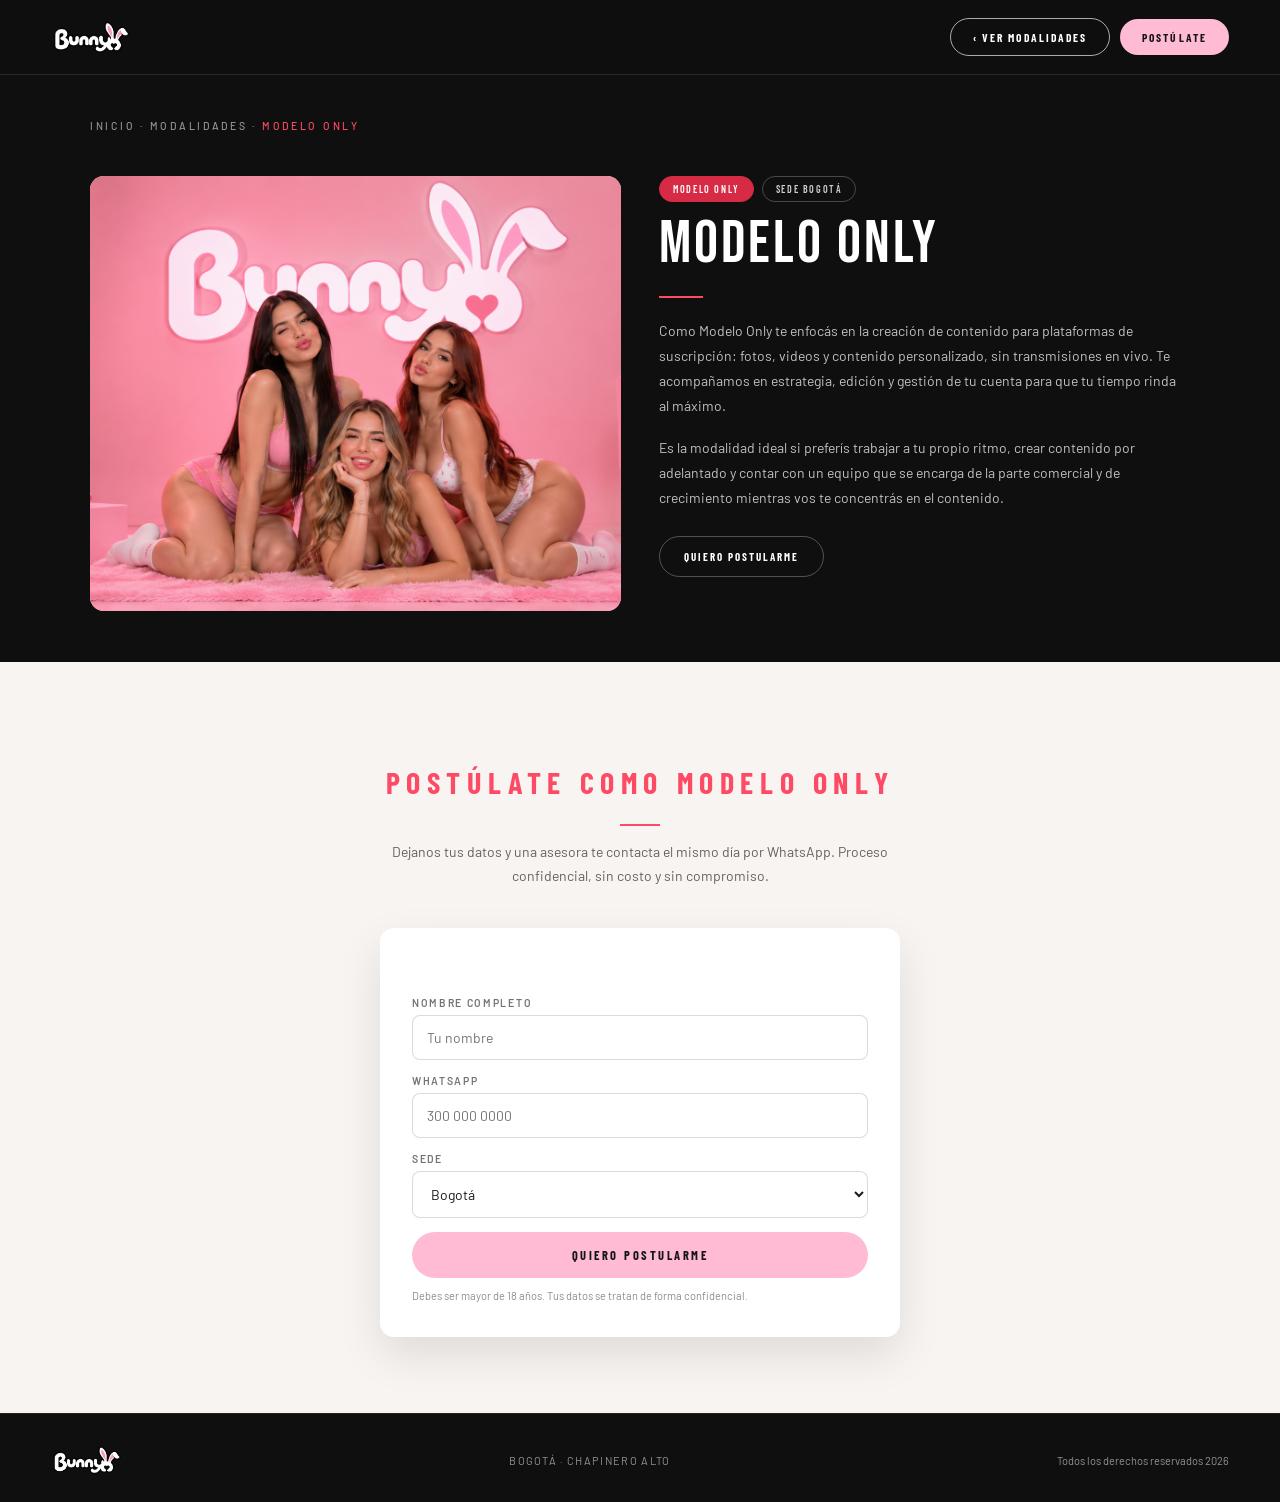
==== modelo-only.html @ 25199148 "feat: add modalidad capsules section with satelite/only landing pages Adds a two-capsule section bet" ====
<!DOCTYPE html>
<html lang="es">
<head>
<meta charset="utf-8">
<meta name="viewport" content="width=device-width, initial-scale=1">
<title>Modelo Only · Bunny</title>
<meta name="description" content="Conocé cómo se trabaja como Modelo Only en Bunny, sede Bogotá, y postulate al programa.">
<link rel="icon" href="assets/img/logo-bunny.png">
<link rel="preconnect" href="https://fonts.googleapis.com">
<link rel="preconnect" href="https://fonts.gstatic.com" crossorigin>
<link href="https://fonts.googleapis.com/css2?family=Bebas+Neue&family=Barlow+Condensed:wght@500;600;700&family=Barlow:wght@400;500;600;700&display=swap" rel="stylesheet">
<link rel="stylesheet" href="css/style.css">
</head>
<body class="detail">

<header class="site-header site-header--dark">
  <a class="brand" href="index.html"><img src="assets/img/logo-bunny.png" alt="Bunny"></a>
  <div class="header-actions">
    <a class="btn btn--light btn--sm" href="index.html#modalidades">‹ Ver modalidades</a>
    <a class="btn btn--sm" href="#postulacion">Postúlate</a>
  </div>
</header>

<main class="detail-main">
  <div class="crumbs" style="margin-bottom:16px">
    <a href="index.html">Inicio</a> · <a href="index.html#modalidades">Modalidades</a> · <span class="here">Modelo Only</span>
  </div>

  <div class="detail-grid">
    <div class="about__media" style="border-radius:14px;min-height:clamp(280px,34vw,440px)">
      <img src="assets/img/portada.png" alt="Modelo Only">
    </div>
    <div class="detail-body">
      <div class="badges">
        <span class="badge badge--solid">Modelo Only</span>
        <span class="badge">Sede Bogotá</span>
      </div>
      <h1>Modelo Only</h1>
      <div class="rule"></div>
      <p>Como Modelo Only te enfocás en la creación de contenido para plataformas de suscripción: fotos, videos y contenido personalizado, sin transmisiones en vivo. Te acompañamos en estrategia, edición y gestión de tu cuenta para que tu tiempo rinda al máximo.</p>
      <p>Es la modalidad ideal si preferís trabajar a tu propio ritmo, crear contenido por adelantado y contar con un equipo que se encarga de la parte comercial y de crecimiento mientras vos te concentrás en el contenido.</p>
      <div class="detail-actions">
        <a class="action" href="#postulacion">Quiero postularme</a>
      </div>
    </div>
  </div>
</main>

<section class="section section--cream" id="postulacion">
  <h2 class="section-title">Postúlate como Modelo Only</h2>
  <div class="rule"></div>
  <p class="caption">Dejanos tus datos y una asesora te contacta el mismo día por WhatsApp. Proceso confidencial, sin costo y sin compromiso.</p>
  <div class="wrap" style="max-width:520px">
    <div class="form-card" id="form-card">
      <div id="form-fields">
        <h3>Formulario de postulación · Modelo Only</h3>
        <label class="field">
          <span>Nombre completo</span>
          <input type="text" id="f-nombre" placeholder="Tu nombre" autocomplete="name">
        </label>
        <label class="field">
          <span>WhatsApp</span>
          <input type="tel" id="f-tel" placeholder="300 000 0000" autocomplete="tel">
        </label>
        <label class="field">
          <span>Sede</span>
          <select id="f-sede"><option>Bogotá</option></select>
        </label>
        <div class="form-error hidden" id="form-error"></div>
        <button type="button" class="btn btn--block" id="f-submit">Quiero postularme</button>
        <div class="fineprint">Debes ser mayor de 18 años. Tus datos se tratan de forma confidencial.</div>
      </div>
      <div class="form-ok hidden" id="form-ok">
        <div class="check">✓</div>
        <h3>¡Recibido, <span id="ok-name">modelo</span>!</h3>
        <p>Una asesora de la sede Bogotá te escribirá por WhatsApp en las próximas horas.</p>
        <button type="button" class="btn btn--ghost" id="f-again">Enviar otro</button>
      </div>
    </div>
  </div>
</section>

<footer class="site-footer site-footer--dark">
  <div class="footer-bottom">
    <a class="brand" href="index.html"><img src="assets/img/logo-bunny.png" alt="Bunny" style="height:32px"></a>
    <span class="up">Bogotá · Chapinero Alto</span>
    <span>Todos los derechos reservados <span data-year>2026</span></span>
  </div>
</footer>

<script src="js/main.js"></script>
<script src="js/home.js"></script>
</body>
</html>
---- css/style.css ----
/* ===========================================================
   Bunny / Models 1A — hoja de estilos principal
   Paleta:  primario #FD4A65 · profundo #D62A45
            secundario (botones) #FFBBD4 · hover #FFA3C4
            tinta #151515 · crema #F7F4F1 · rosa pálido #F6EAEB
   =========================================================== */

:root{
  --accent:#FD4A65;
  --accent-deep:#D62A45;
  --btn:#FFBBD4;
  --btn-hover:#FFA3C4;
  --ink:#151515;
  --cream:#F7F4F1;
  --blush:#F6EAEB;
  --wrap:1440px;
  --pad:clamp(20px,4vw,56px);
  --font:Barlow,system-ui,-apple-system,sans-serif;
  --cond:'Barlow Condensed',var(--font);
  --display:'Bebas Neue',var(--cond);
}

*{box-sizing:border-box}
html{scroll-behavior:smooth}
body{
  margin:0;background:#fff;color:#1a1a1a;font-family:var(--font);
  -webkit-font-smoothing:antialiased;overflow-x:hidden;
}
img{max-width:100%}
a{color:var(--accent-deep);text-decoration:none}
a:hover{color:var(--accent)}
button,input,select{font-family:inherit}
.wrap{max-width:var(--wrap);margin:0 auto}
.sr-only{position:absolute;width:1px;height:1px;overflow:hidden;clip:rect(0 0 0 0)}

/* ---------- animaciones ---------- */
@keyframes fadeUp{from{opacity:0;transform:translateY(18px)}to{opacity:1;transform:none}}
@keyframes fadeIn{from{opacity:0}to{opacity:1}}
@keyframes slideIn{from{transform:translateX(100%)}to{transform:none}}
@keyframes scrollHint{0%,100%{transform:translateY(0);opacity:.5}50%{transform:translateY(8px);opacity:1}}
@keyframes pulseRing{0%{box-shadow:0 0 0 0 rgba(255,187,212,.65)}70%{box-shadow:0 0 0 22px rgba(255,187,212,0)}100%{box-shadow:0 0 0 0 rgba(255,187,212,0)}}

/* ---------- botones ---------- */
.btn{
  display:inline-flex;align-items:center;justify-content:center;gap:8px;
  border:0;cursor:pointer;padding:15px 34px;border-radius:999px;
  background:var(--btn);color:var(--ink);
  font:700 12.5px var(--cond);letter-spacing:.2em;text-transform:uppercase;
  transition:background .2s ease,color .2s ease,border-color .2s ease;
}
.btn:hover{background:var(--btn-hover);color:var(--ink)}
.btn--sm{padding:11px 22px;font-size:11.5px;letter-spacing:.18em}
.btn--block{width:100%}
.btn--ghost{background:transparent;border:1.5px solid var(--accent);color:var(--accent-deep)}
.btn--ghost:hover{background:var(--btn);border-color:var(--btn);color:var(--ink)}
.btn--light{background:transparent;border:1.5px solid rgba(255,255,255,.65);color:#fff}
.btn--light:hover{background:#fff;color:var(--ink)}

/* ---------- barra promocional ---------- */
.promo{
  height:34px;background:var(--ink);color:#fff;display:flex;align-items:center;
  justify-content:center;gap:14px;padding:0 16px;text-align:center;
  font:600 10.5px var(--cond);letter-spacing:.2em;text-transform:uppercase;
}
.promo span.sep{opacity:.4}

/* ---------- cabecera ---------- */
.site-header{
  position:sticky;top:0;z-index:70;display:flex;align-items:center;
  gap:clamp(16px,3vw,40px);padding:18px var(--pad);
  color:#fff;border-bottom:1px solid transparent;transition:all .3s ease;
}
.site-header--overlay{margin-bottom:-78px;background:transparent}
.site-header--solid,.site-header.is-scrolled{
  background:rgba(255,255,255,.95);backdrop-filter:blur(14px);
  border-bottom-color:rgba(0,0,0,.08);color:#1a1a1a;padding:12px var(--pad);
}
.site-header--dark{background:rgba(15,15,15,.92);backdrop-filter:blur(14px);border-bottom-color:rgba(255,255,255,.1);color:#fff}
.brand{display:flex;align-items:center}
.brand img{height:40px;width:auto;display:block}
.site-header--dark .brand img,.site-header--solid .brand img{height:36px}
.main-nav{display:flex;gap:clamp(14px,1.8vw,26px);align-items:center}
.main-nav a{
  font:500 12.5px var(--font);letter-spacing:.09em;text-transform:uppercase;
  color:inherit;white-space:nowrap;padding:6px 0;border-bottom:1.5px solid transparent;
}
.main-nav a:hover,.main-nav a.is-active{border-bottom-color:var(--accent);color:inherit}
.header-actions{display:flex;align-items:center;gap:10px;margin-left:auto}
.burger{
  display:none;flex-direction:column;gap:5px;align-items:center;justify-content:center;
  width:46px;height:46px;border-radius:12px;border:0;cursor:pointer;
  background:rgba(255,255,255,.18);color:inherit;
}
.site-header--solid .burger,.site-header.is-scrolled .burger{background:rgba(0,0,0,.06)}
.site-header--dark .burger{background:rgba(255,255,255,.14)}
.burger span{width:18px;height:2px;background:currentColor;border-radius:2px}
.burger span:last-child{width:11px}

/* ---------- menú móvil ---------- */
.drawer{position:fixed;inset:0;z-index:90;background:rgba(0,0,0,.5);animation:fadeIn .2s ease;display:none}
.drawer.is-open{display:block}
.drawer__panel{
  position:absolute;top:0;right:0;bottom:0;width:min(86vw,340px);background:#fff;
  padding:24px 22px;display:flex;flex-direction:column;animation:slideIn .28s cubic-bezier(.22,1,.36,1);
}
.drawer__head{display:flex;align-items:center;justify-content:space-between;margin-bottom:22px}
.drawer__head img{height:34px;width:auto}
.drawer__close{border:0;background:rgba(0,0,0,.06);width:44px;height:44px;border-radius:999px;font-size:20px;cursor:pointer;color:#1a1a1a}
.drawer__panel a{
  display:flex;align-items:center;justify-content:space-between;padding:16px 2px;
  border-bottom:1px solid rgba(0,0,0,.08);color:#1a1a1a;
  font:600 15px var(--cond);letter-spacing:.14em;text-transform:uppercase;
}
.drawer__panel .btn{margin-top:auto}

/* ---------- hero ---------- */
.hero{
  position:relative;min-height:clamp(520px,88vh,860px);display:flex;align-items:flex-end;
  background:#f3c3d4;overflow:hidden;
}
.hero__img{position:absolute;inset:0;width:100%;height:100%;object-fit:cover;object-position:center 30%;display:block}
.hero__veil{position:absolute;inset:0;background:linear-gradient(180deg,rgba(0,0,0,.45),rgba(0,0,0,.05) 34%,rgba(0,0,0,.72))}
.hero__veil2{position:absolute;inset:0;background:linear-gradient(90deg,rgba(0,0,0,.55),rgba(0,0,0,0) 62%)}
.hero__inner{position:relative;width:100%;max-width:var(--wrap);margin:0 auto;padding:0 var(--pad) clamp(70px,9vh,96px)}
.hero__title{font:400 clamp(54px,11vw,138px)/.86 var(--display);letter-spacing:.08em;color:#fff;animation:fadeUp .8s cubic-bezier(.22,1,.36,1) both}
.hero__sub{
  font:400 clamp(26px,5.4vw,66px)/1 var(--display);letter-spacing:.13em;color:transparent;
  -webkit-text-stroke:1.2px rgba(255,255,255,.85);margin-top:8px;
  animation:fadeUp .8s .12s cubic-bezier(.22,1,.36,1) both;
}
.hero__cta{display:flex;flex-wrap:wrap;gap:12px;margin-top:clamp(26px,4vh,40px);animation:fadeUp .8s .24s cubic-bezier(.22,1,.36,1) both}
.hero__hint{
  position:absolute;left:50%;bottom:20px;transform:translateX(-50%);
  display:flex;flex-direction:column;align-items:center;gap:6px;
  font:500 9.5px var(--font);letter-spacing:.26em;color:rgba(255,255,255,.75);
  text-transform:uppercase;animation:scrollHint 2s ease-in-out infinite;
}
.hero__hint i{width:1px;height:22px;background:rgba(255,255,255,.6);display:block}

/* ---------- secciones ---------- */
.section{padding:clamp(44px,6vw,80px) var(--pad)}
.section--cream{background:var(--cream)}
.section--blush{background:var(--blush)}
.section--dark{background:var(--ink);color:#fff}
.section-title{
  font:700 clamp(22px,2.6vw,30px) var(--cond);letter-spacing:.22em;
  color:var(--accent);text-transform:uppercase;text-align:center;
}
.rule{width:40px;height:2px;background:var(--accent);margin:14px auto}
.rule--left{margin:18px 0 20px;width:52px;height:3px}
.lead{font:400 clamp(14px,1.1vw,15px)/1.75 var(--font);color:rgba(0,0,0,.62);text-wrap:pretty}

/* ---------- sede ---------- */
.sede-grid{display:grid;grid-template-columns:repeat(auto-fit,minmax(300px,1fr));gap:clamp(28px,4vw,64px);align-items:start}
.sede-head{font:700 clamp(24px,3.2vw,36px)/1.05 var(--cond);color:var(--accent);text-transform:uppercase}
.sede-card{margin-top:26px;padding:20px;background:#fff;border-radius:10px;box-shadow:0 10px 28px rgba(0,0,0,.07)}
.sede-card__city{font:700 13px var(--cond);letter-spacing:.2em;color:var(--accent-deep);text-transform:uppercase}
.sede-card__addr{margin-top:8px;font:400 13.5px/1.6 var(--font);color:rgba(0,0,0,.6)}
.tags{display:flex;flex-wrap:wrap;gap:8px;margin-top:14px}
.tag{padding:6px 12px;background:var(--blush);color:var(--accent-deep);border-radius:999px;font:600 10.5px var(--cond);letter-spacing:.14em;text-transform:uppercase}
.sede-photo{
  position:relative;height:clamp(220px,26vw,340px);border-radius:6px;overflow:hidden;
  background:linear-gradient(140deg,#cdc7c1,#9d968f);box-shadow:0 12px 26px rgba(0,0,0,.14);
  outline:3px solid var(--accent);outline-offset:2px;
}
.sede-photo::after{content:"";position:absolute;inset:0;background:linear-gradient(180deg,rgba(0,0,0,0) 42%,rgba(0,0,0,.65))}
.sede-photo b{
  position:absolute;left:14px;bottom:12px;z-index:1;
  font:600 12.5px var(--cond);letter-spacing:.18em;color:#fff;text-transform:uppercase;
}
.center-actions{display:flex;flex-wrap:wrap;justify-content:center;gap:14px;margin-top:clamp(34px,5vw,56px)}

/* ---------- galería ---------- */
.gallery{display:grid;grid-template-columns:repeat(auto-fit,minmax(240px,1fr));gap:16px;max-width:var(--wrap);margin:0 auto}
.gallery button{
  position:relative;border:0;padding:0;cursor:pointer;aspect-ratio:1/1;border-radius:10px;overflow:hidden;
  background:#ded8d2;box-shadow:0 10px 22px rgba(0,0,0,.12);
  transition:transform .3s cubic-bezier(.22,1,.36,1),box-shadow .3s;
}
.gallery button:hover{transform:translateY(-5px);box-shadow:0 20px 40px rgba(0,0,0,.22)}
.gallery img{position:absolute;inset:0;width:100%;height:100%;object-fit:cover;display:block}
.gallery span.veil{position:absolute;inset:0;background:linear-gradient(180deg,rgba(0,0,0,0) 52%,rgba(0,0,0,.72))}
.gallery span.label{
  position:absolute;left:14px;right:14px;bottom:12px;text-align:left;
  font:600 13.5px/1.25 var(--cond);letter-spacing:.14em;color:#fff;text-transform:uppercase;
}
.caption{max-width:520px;margin:0 auto clamp(26px,4vw,40px);text-align:center;font:400 14px/1.7 var(--font);color:rgba(0,0,0,.6);text-wrap:pretty}

/* ---------- modalidades (cápsulas) ---------- */
.capsule-grid{display:grid;grid-template-columns:repeat(auto-fit,minmax(240px,1fr));gap:24px;max-width:780px;margin:0 auto}
.capsule{
  position:relative;display:block;aspect-ratio:3/4;border-radius:28px;overflow:hidden;
  background:#ded8d2;box-shadow:0 14px 30px rgba(0,0,0,.14);
  transition:transform .3s cubic-bezier(.22,1,.36,1),box-shadow .3s;
}
.capsule:hover{transform:translateY(-6px);box-shadow:0 24px 48px rgba(0,0,0,.24)}
.capsule img{position:absolute;inset:0;width:100%;height:100%;object-fit:cover;display:block}
.capsule__veil{position:absolute;inset:0;background:linear-gradient(180deg,rgba(0,0,0,0) 46%,rgba(0,0,0,.78))}
.capsule__label{
  position:absolute;left:0;right:0;bottom:0;padding:22px 18px;text-align:center;
  font:700 18px var(--cond);letter-spacing:.16em;color:#fff;text-transform:uppercase;
}

/* ---------- lightbox ---------- */
.lightbox{
  position:fixed;inset:0;z-index:95;background:rgba(10,10,10,.94);display:none;
  flex-direction:column;align-items:center;justify-content:center;gap:18px;padding:20px;animation:fadeIn .22s ease;
}
.lightbox.is-open{display:flex}
.lightbox__frame{position:relative;width:min(1040px,92vw);height:min(620px,64vh);border-radius:12px;overflow:hidden;background:#1a1a1a}
.lightbox__frame img{width:100%;height:100%;object-fit:contain;display:block}
.lightbox__count{
  position:absolute;left:14px;top:14px;padding:6px 12px;border-radius:999px;background:rgba(0,0,0,.55);
  font:600 9.5px var(--cond);letter-spacing:.22em;color:rgba(255,255,255,.8);text-transform:uppercase;
}
.lightbox__bar{display:flex;align-items:center;gap:16px}
.lightbox__title{min-width:220px;text-align:center;font:600 14px var(--cond);letter-spacing:.18em;color:#fff;text-transform:uppercase}
.round-btn{
  border:1px solid rgba(255,255,255,.4);background:transparent;color:#fff;cursor:pointer;
  width:48px;height:48px;border-radius:999px;font-size:17px;
}
.round-btn:hover{background:var(--accent);border-color:var(--accent)}
.lightbox__close{position:absolute;top:18px;right:18px;border:0;background:rgba(255,255,255,.14);color:#fff;cursor:pointer;width:46px;height:46px;border-radius:999px;font-size:20px}

/* ---------- carrusel de testimonios ---------- */
.rail{display:flex;gap:16px;overflow-x:auto;scroll-snap-type:x mandatory;padding:0 var(--pad) 10px;scrollbar-width:none}
.rail::-webkit-scrollbar{display:none}
.tcard{
  position:relative;display:block;border-radius:10px;overflow:hidden;
  background:linear-gradient(160deg,#bdb6af,#7e776f);box-shadow:0 12px 26px rgba(0,0,0,.14);
  transition:transform .35s cubic-bezier(.22,1,.36,1),box-shadow .35s;
}
.tcard:hover{transform:translateY(-5px);box-shadow:0 20px 40px rgba(0,0,0,.22)}
.rail .tcard{flex:none;width:clamp(240px,26vw,320px);height:clamp(330px,40vw,440px);scroll-snap-align:center}
.tcard__veil{position:absolute;inset:0;background:linear-gradient(180deg,rgba(0,0,0,.24),rgba(0,0,0,0) 38%,rgba(0,0,0,.76))}
.tcard__name{
  position:absolute;left:0;top:16px;padding:6px 15px 6px 13px;background:var(--accent-deep);color:#fff;
  font:600 11px var(--cond);letter-spacing:.15em;text-transform:uppercase;
}
.tcard__dur{
  position:absolute;right:14px;top:16px;padding:5px 11px;border-radius:999px;background:rgba(0,0,0,.42);
  font:600 10px var(--cond);letter-spacing:.12em;color:#fff;
}
.tcard__cap{
  position:absolute;left:16px;right:60px;bottom:18px;
  font:600 clamp(13px,1.2vw,15px)/1.3 var(--cond);letter-spacing:.12em;color:#fff;text-transform:uppercase;
}
.tcard__meta{
  position:absolute;left:16px;bottom:56px;display:flex;align-items:center;gap:8px;
  font:500 10.5px var(--font);letter-spacing:.18em;color:rgba(255,255,255,.78);text-transform:uppercase;
}
.tcard__meta i{width:5px;height:5px;border-radius:999px;background:var(--accent);display:block}
.tcard__play{
  position:absolute;right:14px;bottom:16px;width:44px;height:44px;border-radius:999px;
  background:rgba(255,255,255,.94);display:flex;align-items:center;justify-content:center;
  color:var(--accent-deep);font-size:15px;padding-left:4px;
}
.rail-nav{display:flex;justify-content:center;gap:12px;margin-top:22px}
.rail-nav button{
  border:1.5px solid rgba(0,0,0,.2);background:#fff;cursor:pointer;
  width:46px;height:46px;border-radius:999px;color:#1a1a1a;font-size:16px;
}
.rail-nav button:hover{border-color:var(--accent);color:var(--accent)}

/* ---------- quiénes somos ---------- */
.about{display:grid;grid-template-columns:repeat(auto-fit,minmax(340px,1fr));background:var(--ink)}
.about__media{position:relative;min-height:clamp(280px,34vw,520px);background:#f3d9e2;overflow:hidden}
.about__media img{position:absolute;inset:0;width:100%;height:100%;object-fit:cover;display:block}
.about__body{padding:clamp(34px,5vw,72px) clamp(20px,4vw,64px)}
.about__title{font:700 clamp(22px,2.6vw,30px) var(--cond);letter-spacing:.18em;color:#fff;text-transform:uppercase}
.about__body .rule{margin:16px 0 24px;width:46px}
.kicker{display:flex;align-items:center;gap:10px;margin:28px 0 12px}
.kicker:first-of-type{margin-top:0}
.kicker i{width:22px;height:2px;background:var(--btn);display:block}
.kicker span{font:700 12px var(--cond);letter-spacing:.24em;color:var(--btn);text-transform:uppercase}
.about__body p{margin:0 0 14px;max-width:560px;font:400 clamp(13.5px,1.05vw,15px)/1.8 var(--font);color:rgba(255,255,255,.72);text-wrap:pretty}
.about__body p b{color:#fff}
.stats{display:flex;flex-wrap:wrap;gap:26px;margin:30px 0}
.stats .n{font:400 clamp(30px,4vw,46px)/1 var(--display);letter-spacing:.04em;color:var(--accent)}
.stats .l{margin-top:4px;font:500 10.5px var(--font);letter-spacing:.2em;color:rgba(255,255,255,.6);text-transform:uppercase}
.about__actions{display:flex;flex-wrap:wrap;gap:12px}

/* ---------- formulario ---------- */
.contact-grid{max-width:980px;margin:0 auto;display:grid;grid-template-columns:repeat(auto-fit,minmax(280px,1fr));gap:clamp(28px,4vw,52px);align-items:start}
.contact-head{font:700 clamp(22px,2.6vw,32px)/1.1 var(--cond);letter-spacing:.06em;color:var(--accent);text-transform:uppercase}
.perks{display:flex;flex-direction:column;gap:12px}
.perks div{display:flex;align-items:center;gap:11px;font:500 13.5px var(--font);color:rgba(0,0,0,.72)}
.perks i{flex:none;width:20px;height:20px;border-radius:999px;background:var(--accent-deep);color:#fff;display:flex;align-items:center;justify-content:center;font-size:11px;font-style:normal}
.form-card{background:#fff;border-radius:14px;padding:clamp(22px,3vw,32px);box-shadow:0 18px 44px rgba(0,0,0,.1)}
.form-card h3{margin:0 0 18px;font:700 15px var(--cond);letter-spacing:.18em;text-transform:uppercase}
.field{display:flex;flex-direction:column;gap:6px;margin-bottom:14px}
.field span{font:600 10.5px var(--font);letter-spacing:.16em;text-transform:uppercase;color:rgba(0,0,0,.55)}
.field input,.field select{
  padding:13px 14px;border:1.5px solid rgba(0,0,0,.14);border-radius:8px;
  font:400 14px var(--font);color:#1a1a1a;background:#fff;outline:none;
}
.field input:focus,.field select:focus{border-color:var(--accent)}
.form-error{padding:10px 12px;background:var(--blush);border-radius:8px;font:500 12.5px var(--font);color:var(--accent-deep);margin-bottom:12px}
.fineprint{margin-top:10px;font:400 11px/1.5 var(--font);color:rgba(0,0,0,.45)}
.form-ok{text-align:center;padding:22px 6px;animation:fadeUp .4s ease both}
.form-ok .check{width:60px;height:60px;margin:0 auto 16px;border-radius:999px;background:var(--accent-deep);color:#fff;display:flex;align-items:center;justify-content:center;font-size:26px}
.form-ok h3{font:700 20px var(--cond);letter-spacing:.14em;text-transform:uppercase;margin:0}
.form-ok p{margin:10px 0 20px;font:400 13.5px/1.7 var(--font);color:rgba(0,0,0,.6)}
.hidden{display:none !important}

/* ---------- pie ---------- */
.site-footer{background:var(--accent-deep);color:#fff;padding:clamp(32px,4vw,48px) var(--pad) 26px}
.site-footer--dark{background:#0f0f0f;border-top:1px solid rgba(255,255,255,.08);padding:30px var(--pad) 26px}
.footer-grid{max-width:var(--wrap);margin:0 auto;display:grid;grid-template-columns:repeat(auto-fit,minmax(240px,1fr));gap:32px}
.footer-grid img{height:38px;width:auto;display:block}
.footer-links{display:flex;flex-direction:column;gap:10px;margin-top:18px}
.footer-links a{
  display:flex;align-items:center;justify-content:space-between;max-width:280px;padding-bottom:8px;
  border-bottom:1px solid rgba(255,255,255,.22);font:500 13px var(--font);color:rgba(255,255,255,.92);
}
.footer-links a:hover{color:#fff}
.footer-label{font:600 11.5px var(--cond);letter-spacing:.2em;text-transform:uppercase;color:rgba(255,255,255,.85)}
.social{display:flex;flex-wrap:wrap;gap:10px;margin-top:16px}
.social a{
  width:44px;height:44px;border-radius:999px;border:1px solid rgba(255,255,255,.55);
  display:flex;align-items:center;justify-content:center;font:600 10.5px var(--cond);color:#fff;
}
.social a:hover{background:#fff;color:var(--accent-deep)}
.footer-note{margin-top:22px;font:400 12.5px/1.7 var(--font);color:rgba(255,255,255,.85)}
.footer-bottom{
  max-width:var(--wrap);margin:30px auto 0;padding-top:16px;border-top:1px solid rgba(255,255,255,.28);
  display:flex;flex-wrap:wrap;gap:10px;justify-content:space-between;
  font:400 11px var(--font);color:rgba(255,255,255,.8);
}
.site-footer--dark .footer-bottom{border:0;margin-top:0;padding-top:0;align-items:center;color:rgba(255,255,255,.55)}
.footer-bottom .up{letter-spacing:.12em;text-transform:uppercase}

/* ---------- botones flotantes ---------- */
.floats{position:fixed;right:16px;bottom:16px;z-index:50;display:flex;flex-direction:column;gap:10px;align-items:flex-end}
.to-top{
  width:46px;height:46px;border-radius:999px;border:0;cursor:pointer;font-size:16px;
  background:var(--ink);color:#fff;box-shadow:0 8px 20px rgba(0,0,0,.2);
  opacity:0;pointer-events:none;transition:opacity .3s;
}
.to-top.is-visible{opacity:1;pointer-events:auto}
.wa{
  width:56px;height:56px;border-radius:999px;background:#25D366;color:#fff;
  display:flex;align-items:center;justify-content:center;box-shadow:0 10px 26px rgba(0,0,0,.24);
  font:700 11px var(--cond);letter-spacing:.06em;
}
.wa:hover{background:#1eb457;color:#fff}

/* ===========================================================
   Página: listado de testimonios
   =========================================================== */
.page-hero{position:relative;background:var(--ink);padding:clamp(46px,6vw,80px) var(--pad) clamp(38px,5vw,60px);overflow:hidden}
.page-hero::before{content:"";position:absolute;inset:0;background:repeating-linear-gradient(135deg,rgba(255,255,255,.035) 0 20px,transparent 20px 40px)}
.page-hero__inner{position:relative;max-width:var(--wrap);margin:0 auto}
.crumbs{font:500 10.5px var(--font);letter-spacing:.26em;text-transform:uppercase;color:rgba(255,255,255,.55)}
.crumbs a{color:rgba(255,255,255,.55)}
.crumbs a:hover{color:#fff}
.crumbs .here{color:var(--accent)}
.page-hero h1{margin:18px 0 0;font:400 clamp(44px,7.5vw,96px)/.9 var(--display);letter-spacing:.07em;color:#fff;animation:fadeUp .7s cubic-bezier(.22,1,.36,1) both}
.page-hero p{margin:16px 0 0;max-width:620px;font:400 clamp(14px,1.1vw,15.5px)/1.75 var(--font);color:rgba(255,255,255,.7);text-wrap:pretty}
.page-hero .stats{margin-top:clamp(26px,3.5vw,38px);margin-bottom:0}

.filters{
  background:var(--cream);padding:clamp(20px,3vw,30px) var(--pad);
  border-bottom:1px solid rgba(0,0,0,.07);
}
.filters__inner{max-width:var(--wrap);margin:0 auto;display:flex;flex-wrap:wrap;gap:14px;align-items:center;justify-content:space-between}
.chips{display:flex;flex-wrap:wrap;gap:8px}
.chip{
  display:flex;align-items:center;gap:8px;cursor:pointer;padding:10px 18px;border-radius:999px;
  border:1.5px solid rgba(0,0,0,.14);background:#fff;color:#1a1a1a;
  font:700 11.5px var(--cond);letter-spacing:.16em;text-transform:uppercase;transition:all .2s ease;
}
.chip small{font:600 10px var(--font);color:rgba(0,0,0,.45)}
.chip.is-active{background:var(--btn);border-color:var(--btn)}
.result-count{font:500 11.5px var(--font);letter-spacing:.14em;text-transform:uppercase;color:rgba(0,0,0,.5)}
.t-grid{max-width:var(--wrap);margin:0 auto;display:grid;grid-template-columns:repeat(auto-fill,minmax(250px,1fr));gap:clamp(16px,2vw,26px)}
.t-grid .tcard{height:clamp(330px,32vw,430px)}
.empty{max-width:520px;margin:20px auto;text-align:center;padding:36px 20px;background:var(--cream);border-radius:12px}
.empty h3{margin:0;font:700 18px var(--cond);letter-spacing:.16em;text-transform:uppercase;color:var(--accent)}
.empty p{margin:10px 0 18px;font:400 13.5px/1.7 var(--font);color:rgba(0,0,0,.6)}
.band{background:var(--accent-deep);color:#fff;padding:clamp(40px,5vw,66px) var(--pad);text-align:center}
.band h2{margin:0;font:700 clamp(22px,2.8vw,32px)/1.1 var(--cond);letter-spacing:.08em;text-transform:uppercase}
.band p{margin:14px auto 26px;max-width:540px;font:400 14px/1.75 var(--font);color:rgba(255,255,255,.88);text-wrap:pretty}

/* ===========================================================
   Página: detalle de testimonio
   =========================================================== */
body.detail{background:#0f0f0f;color:#fff}
.detail-main{max-width:1180px;margin:0 auto;padding:clamp(22px,3.4vw,44px) clamp(16px,4vw,40px) clamp(30px,4vw,52px)}
.player{
  position:relative;width:100%;aspect-ratio:16/9;border-radius:14px;overflow:hidden;
  background:linear-gradient(150deg,#4c4640,#1c1a18);box-shadow:0 26px 60px rgba(0,0,0,.5);animation:fadeIn .4s ease both;
}
.player::before{content:"";position:absolute;inset:0;background:repeating-linear-gradient(135deg,rgba(255,255,255,.03) 0 22px,transparent 22px 44px)}
.player__tag{
  position:absolute;top:16px;left:18px;padding:6px 13px;border-radius:999px;background:rgba(0,0,0,.45);
  font:600 9.5px var(--cond);letter-spacing:.24em;text-transform:uppercase;color:rgba(255,255,255,.7);
}
.player__poster{position:absolute;inset:0;display:flex;flex-direction:column;align-items:center;justify-content:center;gap:20px;background:linear-gradient(180deg,rgba(0,0,0,.25),rgba(0,0,0,.6))}
.player__big{
  border:0;cursor:pointer;width:clamp(72px,8vw,96px);height:clamp(72px,8vw,96px);border-radius:999px;
  background:var(--btn);color:var(--ink);font-size:clamp(24px,2.6vw,32px);padding-left:6px;animation:pulseRing 2.4s ease-out infinite;
}
.player__big:hover{background:var(--btn-hover)}
.player__postertxt{text-align:center;padding:0 20px}
.player__postertxt b{display:block;font:600 clamp(15px,1.7vw,20px) var(--cond);letter-spacing:.14em;text-transform:uppercase;color:#fff}
.player__postertxt small{display:block;margin-top:7px;font:500 10.5px var(--font);letter-spacing:.2em;text-transform:uppercase;color:rgba(255,255,255,.65)}
.player__playing{position:absolute;inset:0;display:flex;align-items:center;justify-content:center;font:600 10px var(--cond);letter-spacing:.28em;text-transform:uppercase;color:rgba(255,255,255,.4)}
.controls{position:absolute;left:0;right:0;bottom:0;padding:14px clamp(14px,2vw,20px);background:linear-gradient(180deg,rgba(0,0,0,0),rgba(0,0,0,.8))}
.progress{position:relative;height:5px;border-radius:999px;background:rgba(255,255,255,.25);cursor:pointer;margin-bottom:12px}
.progress__bar{position:absolute;left:0;top:0;bottom:0;width:0;border-radius:999px;background:var(--accent)}
.progress__knob{position:absolute;top:50%;left:0;width:13px;height:13px;margin-left:-6.5px;transform:translateY(-50%);border-radius:999px;background:#fff;box-shadow:0 2px 6px rgba(0,0,0,.4)}
.controls__row{display:flex;align-items:center;gap:clamp(8px,1.4vw,14px)}
.ctrl{
  border:0;cursor:pointer;width:44px;height:44px;border-radius:999px;
  background:var(--btn);color:var(--ink);font-size:14px;flex:none;
}
.ctrl:hover{background:var(--btn-hover)}
.ctrl--ghost{border:1px solid rgba(255,255,255,.3);background:transparent;color:#fff;width:40px;height:40px;font-size:13px}
.ctrl--ghost:hover{border-color:#fff;background:transparent}
.time{font:500 12px var(--font);letter-spacing:.08em;color:rgba(255,255,255,.85);white-space:nowrap}
.controls__right{display:flex;gap:6px;margin-left:auto;align-items:center}
.pill{
  border:1px solid rgba(255,255,255,.28);background:transparent;color:#fff;cursor:pointer;
  padding:7px 11px;border-radius:999px;font:600 10.5px var(--font);letter-spacing:.06em;
}
.pill.is-on{background:var(--btn);border-color:var(--btn);color:var(--ink)}
.detail-grid{display:grid;grid-template-columns:repeat(auto-fit,minmax(280px,1fr));gap:clamp(24px,3vw,44px);margin-top:clamp(28px,3.6vw,44px)}
.badges{display:flex;flex-wrap:wrap;gap:8px;margin-bottom:14px}
.badge{padding:6px 13px;border:1px solid rgba(255,255,255,.24);border-radius:999px;font:600 10px var(--cond);letter-spacing:.16em;text-transform:uppercase;color:rgba(255,255,255,.8)}
.badge--solid{background:var(--accent-deep);border-color:var(--accent-deep);color:#fff}
.detail-grid h1{margin:0;font:400 clamp(34px,5vw,60px)/.94 var(--display);letter-spacing:.05em;color:#fff;animation:fadeUp .6s cubic-bezier(.22,1,.36,1) both}
.author{display:flex;align-items:center;gap:12px;margin-top:20px}
.author .av{flex:none;width:48px;height:48px;border-radius:999px;background:linear-gradient(150deg,#a29a92,#635c55)}
.author b{display:block;font:600 14px var(--cond);letter-spacing:.16em;text-transform:uppercase;color:#fff}
.author small{display:block;font:400 12px var(--font);color:rgba(255,255,255,.55)}
.detail-body .rule{margin:24px 0 20px;width:44px}
.detail-body p{margin:0 0 16px;max-width:600px;font:400 clamp(14px,1.05vw,15.5px)/1.8 var(--font);color:rgba(255,255,255,.74);text-wrap:pretty}
.detail-actions{display:flex;flex-wrap:wrap;gap:10px;margin-top:26px}
.action{
  display:flex;align-items:center;gap:8px;cursor:pointer;padding:13px 24px;border-radius:999px;
  border:1.5px solid rgba(255,255,255,.28);background:transparent;color:#fff;
  font:700 11px var(--cond);letter-spacing:.18em;text-transform:uppercase;
}
.action:hover{border-color:#fff}
.action.is-on{background:var(--btn);border-color:var(--btn);color:var(--ink)}
.panel{background:rgba(255,255,255,.05);border:1px solid rgba(255,255,255,.1);border-radius:14px;padding:clamp(20px,2.4vw,28px)}
.panel__title{font:700 12px var(--cond);letter-spacing:.2em;text-transform:uppercase;color:var(--accent)}
.chapters{display:flex;flex-direction:column;gap:2px;margin-top:14px}
.chapter{
  display:flex;align-items:flex-start;gap:12px;width:100%;cursor:pointer;padding:12px 10px;
  border-radius:8px;border:0;text-align:left;background:transparent;color:#fff;transition:background .2s;
}
.chapter:hover{background:rgba(255,255,255,.06)}
.chapter.is-on{background:rgba(253,74,101,.18)}
.chapter .t{font:600 11px var(--font);letter-spacing:.1em;color:var(--accent);flex:none;width:38px}
.chapter .l{font:500 13px var(--font)}
.cta-card{margin-top:16px;background:var(--accent-deep);border-radius:14px;padding:clamp(20px,2.4vw,26px)}
.cta-card h3{margin:0;font:700 clamp(17px,1.9vw,21px)/1.15 var(--cond);letter-spacing:.08em;text-transform:uppercase;color:#fff}
.cta-card p{margin:10px 0 18px;font:400 13px/1.65 var(--font);color:rgba(255,255,255,.9)}
.pager{display:flex;flex-wrap:wrap;gap:12px;justify-content:space-between;margin-top:clamp(34px,4vw,52px);padding-top:24px;border-top:1px solid rgba(255,255,255,.12)}
.pager a{display:flex;align-items:center;gap:12px;max-width:340px;padding:14px 18px;border:1px solid rgba(255,255,255,.14);border-radius:12px;color:#fff}
.pager a:hover{border-color:var(--accent);color:#fff}
.pager span small{display:block;font:500 9.5px var(--font);letter-spacing:.22em;text-transform:uppercase;color:rgba(255,255,255,.5)}
.pager span b{display:block;margin-top:3px;font:600 13px var(--cond);letter-spacing:.12em;text-transform:uppercase}
.pager .arrow{font-size:18px;color:var(--accent)}
.more{background:var(--ink);padding:clamp(36px,5vw,64px) var(--pad) clamp(44px,6vw,72px);border-top:1px solid rgba(255,255,255,.08)}
.more__head{display:flex;flex-wrap:wrap;gap:12px;align-items:baseline;justify-content:space-between;max-width:1180px;margin:0 auto}
.more__head h2{margin:0;font:700 clamp(20px,2.4vw,26px) var(--cond);letter-spacing:.2em;text-transform:uppercase;color:#fff}
.more__grid{max-width:1180px;margin:26px auto 0;display:grid;grid-template-columns:repeat(auto-fill,minmax(220px,1fr));gap:16px}
.more__grid .tcard{height:clamp(240px,26vw,300px)}
.more .rule{margin:14px 0 0;max-width:1180px}

/* ---------- responsive ---------- */
@media (max-width:900px){
  .main-nav{display:none}
  .burger{display:flex}
  .site-header--overlay{margin-bottom:-72px}
  .about__body{order:2}
}
@media (max-width:560px){
  .promo{font-size:9.5px;letter-spacing:.14em;gap:8px}
  .btn{padding:14px 26px;font-size:11.5px}
  .footer-bottom{flex-direction:column;align-items:flex-start}
}
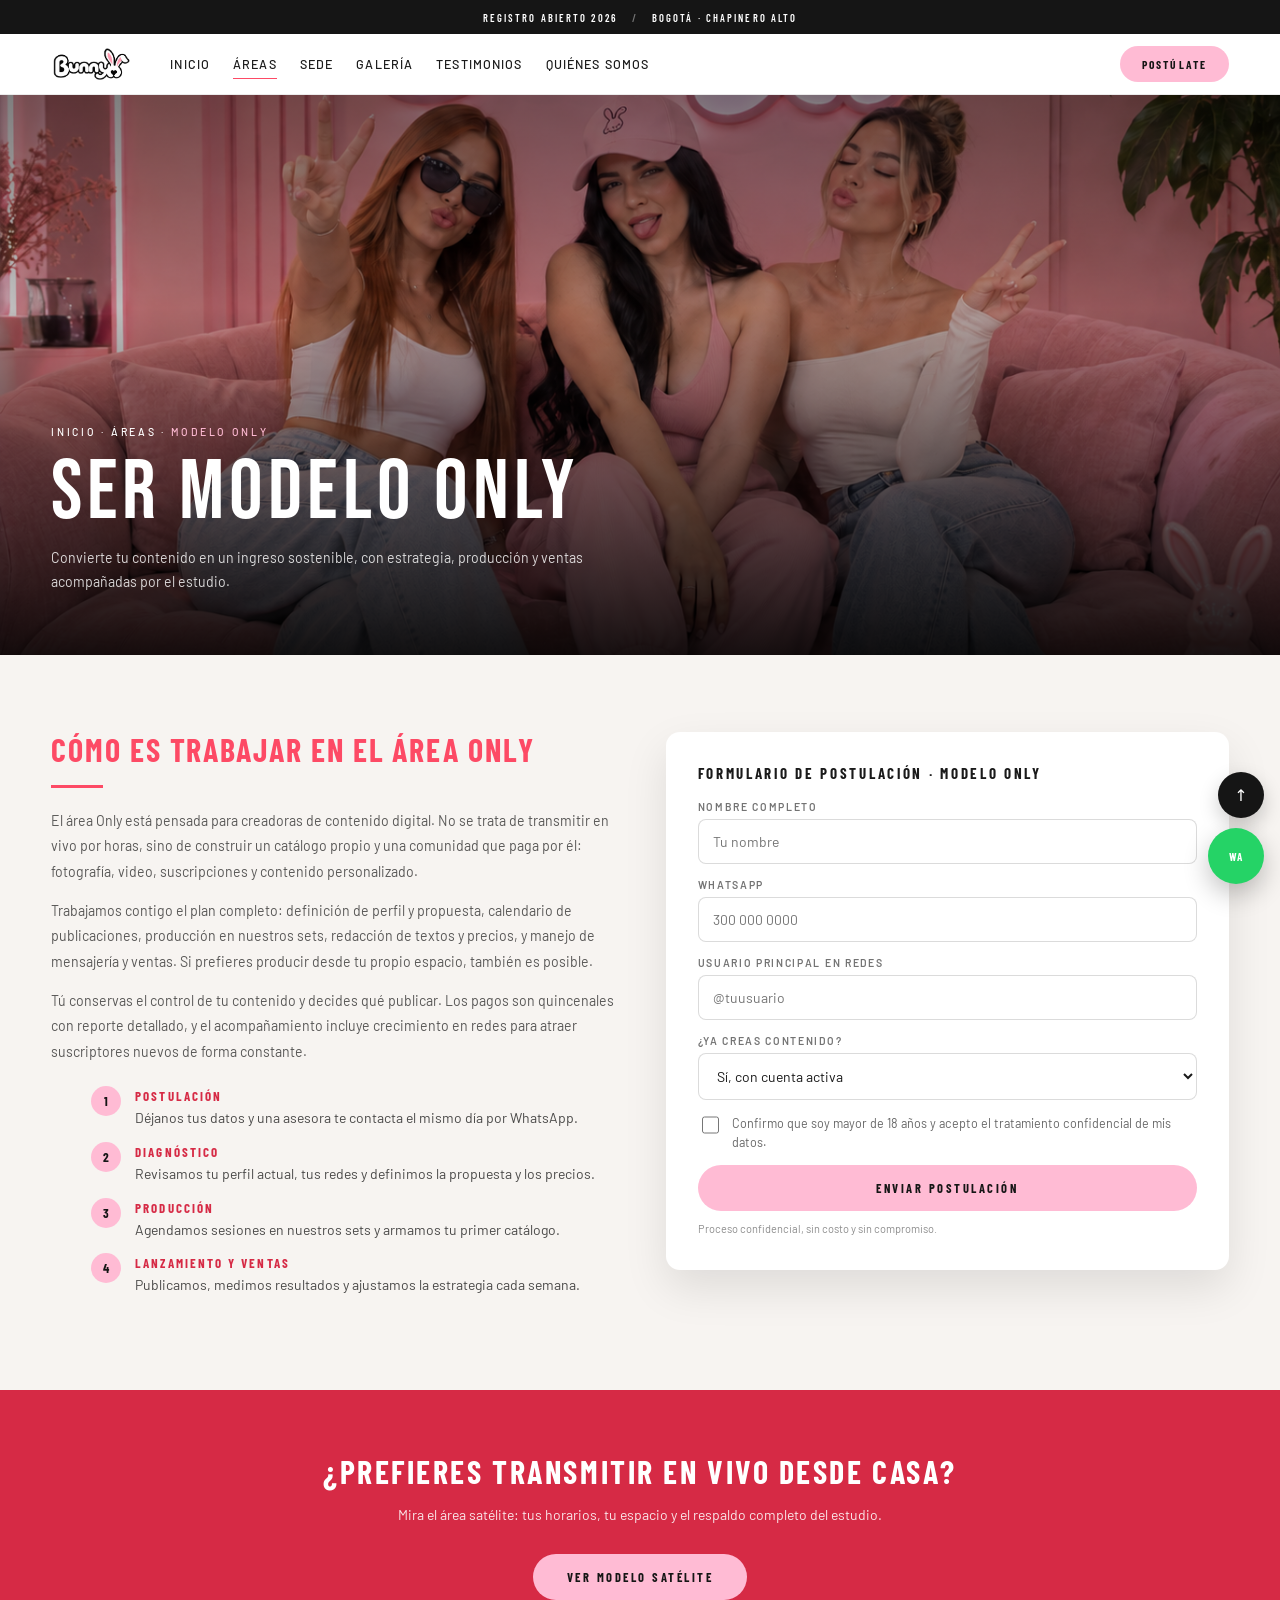
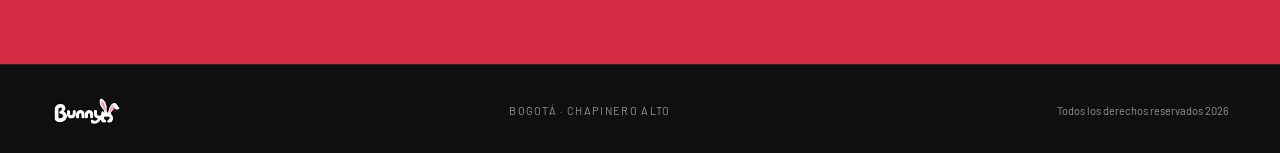
==== commit c3569457: "feat: replace modalidad capsules with richer areas section and dedicated area pages Swaps the initia" ====
--- a/modelo-only.html
+++ b/modelo-only.html
@@ -3,57 +3,85 @@
 <head>
 <meta charset="utf-8">
 <meta name="viewport" content="width=device-width, initial-scale=1">
-<title>Modelo Only · Bunny</title>
-<meta name="description" content="Conocé cómo se trabaja como Modelo Only en Bunny, sede Bogotá, y postulate al programa.">
+<title>Ser modelo Only · Bunny</title>
+<meta name="description" content="Monetiza tu contenido digital como modelo Only con acompañamiento en estrategia, producción y ventas.">
 <link rel="icon" href="assets/img/logo-bunny.png">
 <link rel="preconnect" href="https://fonts.googleapis.com">
 <link rel="preconnect" href="https://fonts.gstatic.com" crossorigin>
-<link href="https://fonts.googleapis.com/css2?family=Bebas+Neue&family=Barlow+Condensed:wght@500;600;700&family=Barlow:wght@400;500;600;700&display=swap" rel="stylesheet">
+<link href="https://fonts.googleapis.com/css2?family=Bebas+Neue&amp;family=Barlow+Condensed:wght@500;600;700&amp;family=Barlow:wght@400;500;600;700&amp;display=swap" rel="stylesheet">
 <link rel="stylesheet" href="css/style.css">
 </head>
-<body class="detail">
+<body data-area="Modelo Only">
 
-<header class="site-header site-header--dark">
+<div class="promo">
+  <span>Registro abierto 2026</span><span class="sep">/</span><span>Bogotá · Chapinero Alto</span>
+</div>
+
+<header class="site-header site-header--solid">
   <a class="brand" href="index.html"><img src="assets/img/logo-bunny.png" alt="Bunny"></a>
+  <nav class="main-nav">
+    <a href="index.html#top">Inicio</a>
+    <a href="index.html#areas" class="is-active">Áreas</a>
+    <a href="index.html#sede">Sede</a>
+    <a href="index.html#galeria">Galería</a>
+    <a href="testimonios.html">Testimonios</a>
+    <a href="index.html#nosotros">Quiénes somos</a>
+  </nav>
   <div class="header-actions">
-    <a class="btn btn--light btn--sm" href="index.html#modalidades">‹ Ver modalidades</a>
     <a class="btn btn--sm" href="#postulacion">Postúlate</a>
+    <button type="button" class="burger" aria-label="Menú" data-open-menu>
+      <span></span><span></span><span></span>
+    </button>
   </div>
 </header>
 
-<main class="detail-main">
-  <div class="crumbs" style="margin-bottom:16px">
-    <a href="index.html">Inicio</a> · <a href="index.html#modalidades">Modalidades</a> · <span class="here">Modelo Only</span>
+<div class="drawer" id="drawer">
+  <aside class="drawer__panel">
+    <div class="drawer__head">
+      <img src="assets/img/logo-bunny.png" alt="Bunny">
+      <button type="button" class="drawer__close" aria-label="Cerrar" data-close-menu>×</button>
+    </div>
+    <a href="index.html#top">Inicio<span>›</span></a>
+    <a href="index.html#areas">Áreas<span>›</span></a>
+    <a href="modelo-satelite.html">Ser modelo satélite<span>›</span></a>
+    <a href="index.html#sede">Sede<span>›</span></a>
+    <a href="testimonios.html">Testimonios<span>›</span></a>
+    <a href="index.html#nosotros">Quiénes somos<span>›</span></a>
+    <a class="btn" href="#postulacion">Postúlate ahora</a>
+  </aside>
+</div>
+
+<section class="area-hero">
+  <img src="assets/img/quienes-somos.png" alt="Modelo Only">
+  <div class="area-hero__veil"></div>
+  <div class="area-hero__inner">
+    <div class="crumbs">
+      <a href="index.html">Inicio</a> · <a href="index.html#areas">Áreas</a> · <span class="here">Modelo Only</span>
+    </div>
+    <h1>Ser modelo Only</h1>
+    <p>Convierte tu contenido en un ingreso sostenible, con estrategia, producción y ventas acompañadas por el estudio.</p>
   </div>
+</section>
 
-  <div class="detail-grid">
-    <div class="about__media" style="border-radius:14px;min-height:clamp(280px,34vw,440px)">
-      <img src="assets/img/portada.png" alt="Modelo Only">
+<section class="section section--cream">
+  <div class="area-grid">
+    <div>
+      <h2>Cómo es trabajar en el área Only</h2>
+      <div class="rule rule--left"></div>
+      <p>El área Only está pensada para creadoras de contenido digital. No se trata de transmitir en vivo por horas, sino de construir un catálogo propio y una comunidad que paga por él: fotografía, video, suscripciones y contenido personalizado.</p>
+      <p>Trabajamos contigo el plan completo: definición de perfil y propuesta, calendario de publicaciones, producción en nuestros sets, redacción de textos y precios, y manejo de mensajería y ventas. Si prefieres producir desde tu propio espacio, también es posible.</p>
+      <p>Tú conservas el control de tu contenido y decides qué publicar. Los pagos son quincenales con reporte detallado, y el acompañamiento incluye crecimiento en redes para atraer suscriptores nuevos de forma constante.</p>
+      <ol class="steps">
+        <li><b>Postulación</b>Déjanos tus datos y una asesora te contacta el mismo día por WhatsApp.</li>
+        <li><b>Diagnóstico</b>Revisamos tu perfil actual, tus redes y definimos la propuesta y los precios.</li>
+        <li><b>Producción</b>Agendamos sesiones en nuestros sets y armamos tu primer catálogo.</li>
+        <li><b>Lanzamiento y ventas</b>Publicamos, medimos resultados y ajustamos la estrategia cada semana.</li>
+      </ol>
     </div>
-    <div class="detail-body">
-      <div class="badges">
-        <span class="badge badge--solid">Modelo Only</span>
-        <span class="badge">Sede Bogotá</span>
-      </div>
-      <h1>Modelo Only</h1>
-      <div class="rule"></div>
-      <p>Como Modelo Only te enfocás en la creación de contenido para plataformas de suscripción: fotos, videos y contenido personalizado, sin transmisiones en vivo. Te acompañamos en estrategia, edición y gestión de tu cuenta para que tu tiempo rinda al máximo.</p>
-      <p>Es la modalidad ideal si preferís trabajar a tu propio ritmo, crear contenido por adelantado y contar con un equipo que se encarga de la parte comercial y de crecimiento mientras vos te concentrás en el contenido.</p>
-      <div class="detail-actions">
-        <a class="action" href="#postulacion">Quiero postularme</a>
-      </div>
-    </div>
-  </div>
-</main>
 
-<section class="section section--cream" id="postulacion">
-  <h2 class="section-title">Postúlate como Modelo Only</h2>
-  <div class="rule"></div>
-  <p class="caption">Dejanos tus datos y una asesora te contacta el mismo día por WhatsApp. Proceso confidencial, sin costo y sin compromiso.</p>
-  <div class="wrap" style="max-width:520px">
-    <div class="form-card" id="form-card">
+    <div class="form-card" id="postulacion">
       <div id="form-fields">
-        <h3>Formulario de postulación · Modelo Only</h3>
+        <h3>Formulario de postulación · modelo Only</h3>
         <label class="field">
           <span>Nombre completo</span>
           <input type="text" id="f-nombre" placeholder="Tu nombre" autocomplete="name">
@@ -63,21 +91,39 @@
           <input type="tel" id="f-tel" placeholder="300 000 0000" autocomplete="tel">
         </label>
         <label class="field">
-          <span>Sede</span>
-          <select id="f-sede"><option>Bogotá</option></select>
+          <span>Usuario principal en redes</span>
+          <input type="text" id="f-red" placeholder="@tuusuario">
+        </label>
+        <label class="field">
+          <span>¿Ya creas contenido?</span>
+          <select id="f-nivel">
+            <option>Sí, con cuenta activa</option>
+            <option>Empecé hace poco</option>
+            <option>Todavía no, quiero comenzar</option>
+          </select>
+        </label>
+        <label class="field" style="flex-direction:row;align-items:flex-start;gap:10px">
+          <input type="checkbox" id="f-edad" style="width:18px;height:18px;margin-top:2px;accent-color:#FD4A65">
+          <span style="letter-spacing:0;text-transform:none;font:400 12.5px/1.5 Barlow,sans-serif;color:rgba(0,0,0,.6)">Confirmo que soy mayor de 18 años y acepto el tratamiento confidencial de mis datos.</span>
         </label>
         <div class="form-error hidden" id="form-error"></div>
-        <button type="button" class="btn btn--block" id="f-submit">Quiero postularme</button>
-        <div class="fineprint">Debes ser mayor de 18 años. Tus datos se tratan de forma confidencial.</div>
+        <button type="button" class="btn btn--block" id="f-submit">Enviar postulación</button>
+        <div class="fineprint">Proceso confidencial, sin costo y sin compromiso.</div>
       </div>
       <div class="form-ok hidden" id="form-ok">
         <div class="check">✓</div>
         <h3>¡Recibido, <span id="ok-name">modelo</span>!</h3>
-        <p>Una asesora de la sede Bogotá te escribirá por WhatsApp en las próximas horas.</p>
-        <button type="button" class="btn btn--ghost" id="f-again">Enviar otro</button>
+        <p>Una asesora del área Only te escribirá por WhatsApp en las próximas horas.</p>
+        <button type="button" class="btn btn--ghost" id="f-again">Enviar otra</button>
       </div>
     </div>
   </div>
+</section>
+
+<section class="band">
+  <h2>¿Prefieres transmitir en vivo desde casa?</h2>
+  <p>Mira el área satélite: tus horarios, tu espacio y el respaldo completo del estudio.</p>
+  <a class="btn" href="modelo-satelite.html">Ver modelo satélite</a>
 </section>
 
 <footer class="site-footer site-footer--dark">
@@ -88,7 +134,12 @@
   </div>
 </footer>
 
+<div class="floats">
+  <button type="button" class="to-top" aria-label="Volver arriba">↑</button>
+  <a class="wa" href="#postulacion" aria-label="WhatsApp">WA</a>
+</div>
+
 <script src="js/main.js"></script>
-<script src="js/home.js"></script>
+<script src="js/area.js"></script>
 </body>
 </html>
--- a/css/style.css
+++ b/css/style.css
@@ -186,20 +186,60 @@
 }
 .caption{max-width:520px;margin:0 auto clamp(26px,4vw,40px);text-align:center;font:400 14px/1.7 var(--font);color:rgba(0,0,0,.6);text-wrap:pretty}
 
-/* ---------- modalidades (cápsulas) ---------- */
-.capsule-grid{display:grid;grid-template-columns:repeat(auto-fit,minmax(240px,1fr));gap:24px;max-width:780px;margin:0 auto}
+/* ---------- cápsulas de áreas ---------- */
+.capsules{display:grid;grid-template-columns:repeat(auto-fit,minmax(300px,1fr));gap:clamp(16px,2.2vw,28px)}
 .capsule{
-  position:relative;display:block;aspect-ratio:3/4;border-radius:28px;overflow:hidden;
-  background:#ded8d2;box-shadow:0 14px 30px rgba(0,0,0,.14);
-  transition:transform .3s cubic-bezier(.22,1,.36,1),box-shadow .3s;
-}
-.capsule:hover{transform:translateY(-6px);box-shadow:0 24px 48px rgba(0,0,0,.24)}
+  position:relative;display:block;overflow:hidden;border-radius:16px;
+  min-height:clamp(300px,32vw,400px);color:#fff;
+  box-shadow:0 14px 34px rgba(0,0,0,.16);
+  transition:transform .35s cubic-bezier(.22,1,.36,1),box-shadow .35s;
+}
+.capsule:hover{transform:translateY(-6px);box-shadow:0 26px 52px rgba(0,0,0,.26);color:#fff}
 .capsule img{position:absolute;inset:0;width:100%;height:100%;object-fit:cover;display:block}
-.capsule__veil{position:absolute;inset:0;background:linear-gradient(180deg,rgba(0,0,0,0) 46%,rgba(0,0,0,.78))}
-.capsule__label{
-  position:absolute;left:0;right:0;bottom:0;padding:22px 18px;text-align:center;
-  font:700 18px var(--cond);letter-spacing:.16em;color:#fff;text-transform:uppercase;
-}
+.capsule__veil{position:absolute;inset:0;background:linear-gradient(180deg,rgba(0,0,0,.35),rgba(0,0,0,.55) 42%,rgba(0,0,0,.9))}
+.capsule__body{position:absolute;left:0;right:0;bottom:0;padding:clamp(22px,2.6vw,32px);display:block}
+.capsule__body small{
+  display:block;font:600 10px var(--cond);letter-spacing:.26em;text-transform:uppercase;color:#fff;
+}
+.capsule__body b{
+  display:block;margin-top:10px;font:400 clamp(30px,3.6vw,46px)/.98 var(--display);
+  letter-spacing:.05em;text-transform:uppercase;
+}
+.capsule__body em{
+  display:block;margin-top:12px;max-width:38ch;font:400 clamp(13.5px,1.05vw,15px)/1.65 var(--font);
+  font-style:normal;color:rgba(255,255,255,.84);text-wrap:pretty;
+}
+.capsule__go{
+  display:inline-flex;align-items:center;gap:9px;margin-top:20px;padding:12px 26px;border-radius:999px;
+  background:var(--btn);color:var(--ink);
+  font:700 11.5px var(--cond);letter-spacing:.18em;text-transform:uppercase;
+}
+.capsule:hover .capsule__go{background:var(--btn-hover)}
+.capsule__go i{font-style:normal;font-size:14px}
+
+/* ---------- página de área ---------- */
+.area-hero{position:relative;min-height:clamp(360px,46vw,560px);display:flex;align-items:flex-end;background:#f3c3d4;overflow:hidden}
+.area-hero img{position:absolute;inset:0;width:100%;height:100%;object-fit:cover;display:block}
+.area-hero__veil{position:absolute;inset:0;background:linear-gradient(180deg,rgba(0,0,0,.5),rgba(0,0,0,.25) 38%,rgba(0,0,0,.9))}
+.area-hero .crumbs{color:#fff}
+.area-hero .crumbs a{color:#fff}
+.area-hero .crumbs a:hover{color:var(--btn)}
+.area-hero .crumbs .here{color:var(--btn)}
+.area-hero__inner{position:relative;width:100%;max-width:var(--wrap);margin:0 auto;padding:0 var(--pad) clamp(34px,5vw,60px)}
+.area-hero h1{margin:16px 0 0;font:400 clamp(38px,6.6vw,84px)/.92 var(--display);letter-spacing:.06em;color:#fff;animation:fadeUp .7s cubic-bezier(.22,1,.36,1) both}
+.area-hero p{margin:14px 0 0;max-width:620px;font:400 clamp(14px,1.1vw,15.5px)/1.75 var(--font);color:rgba(255,255,255,.82);text-wrap:pretty}
+.area-grid{max-width:var(--wrap);margin:0 auto;display:grid;grid-template-columns:repeat(auto-fit,minmax(300px,1fr));gap:clamp(28px,4vw,60px);align-items:start}
+.area-grid h2{margin:0;font:700 clamp(22px,2.8vw,32px)/1.1 var(--cond);letter-spacing:.06em;color:var(--accent);text-transform:uppercase}
+.area-grid p{font:400 clamp(14px,1.1vw,15px)/1.8 var(--font);color:rgba(0,0,0,.64);text-wrap:pretty;margin:0 0 14px}
+.steps{counter-reset:step;display:flex;flex-direction:column;gap:14px;margin-top:24px}
+.steps li{position:relative;list-style:none;padding-left:44px;font:400 14px/1.7 var(--font);color:rgba(0,0,0,.7)}
+.steps li::before{
+  counter-increment:step;content:counter(step);
+  position:absolute;left:0;top:-2px;width:30px;height:30px;border-radius:999px;
+  background:var(--btn);color:var(--ink);display:flex;align-items:center;justify-content:center;
+  font:700 13px var(--cond);
+}
+.steps li b{display:block;font:700 13px var(--cond);letter-spacing:.16em;text-transform:uppercase;color:var(--accent-deep);margin-bottom:2px}
 
 /* ---------- lightbox ---------- */
 .lightbox{
